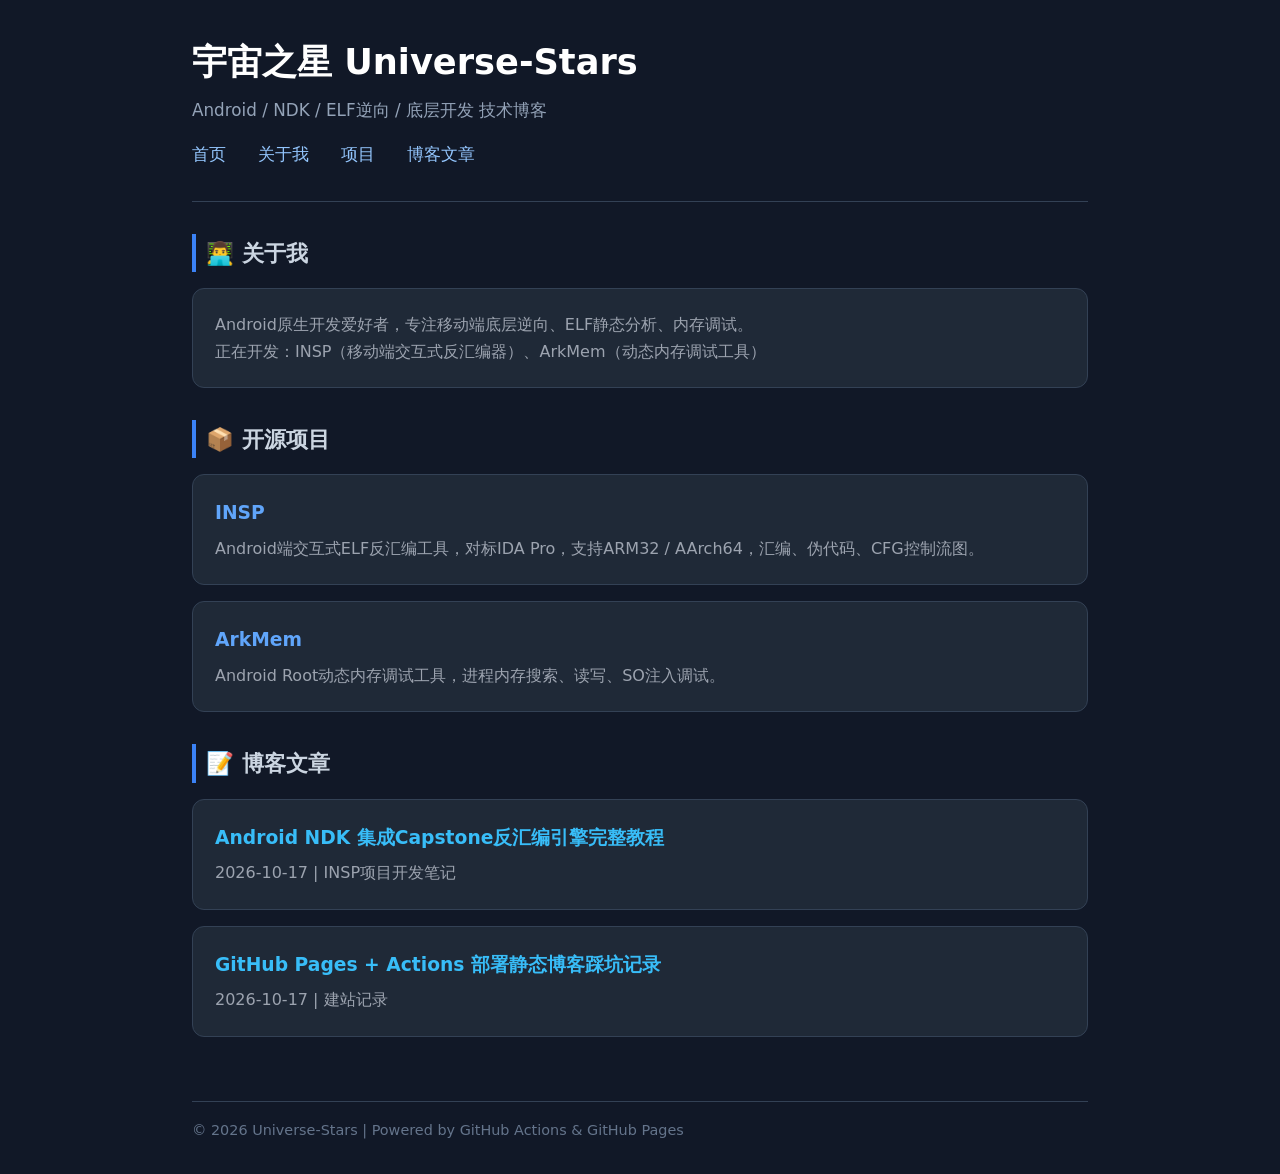
==== index.html @ c2a89be8 "updata" ====
<!DOCTYPE html>
<html lang="zh-CN">
<head>
    <meta charset="UTF-8">
    <meta name="viewport" content="width=device-width, initial-scale=1.0">
    <title>Universe-Stars | 个人博客</title>
    <!-- 路径：assets里面的css -->
    <link rel="stylesheet" href="./css/style.css">
</head>
<body>
    <header>
        <h1>宇宙之星 Universe-Stars</h1>
        <p class="subtitle">Android / NDK / ELF逆向 / 底层开发 技术博客</p>
        <nav>
            <a href="/">首页</a>
            <a href="#about">关于我</a>
            <a href="#projects">项目</a>
            <a href="#articles">博客文章</a>
        </nav>
    </header>

    <section id="about">
        <h2 class="section-title">👨‍💻 关于我</h2>
        <div class="card">
            <p>Android原生开发爱好者，专注移动端底层逆向、ELF静态分析、内存调试。</p>
            <p>正在开发：INSP（移动端交互式反汇编器）、ArkMem（动态内存调试工具）</p>
        </div>
    </section>

    <section id="projects">
        <h2 class="section-title">📦 开源项目</h2>
        <div class="card">
            <h3>INSP</h3>
            <p>Android端交互式ELF反汇编工具，对标IDA Pro，支持ARM32 / AArch64，汇编、伪代码、CFG控制流图。</p>
        </div>
        <div class="card">
            <h3>ArkMem</h3>
            <p>Android Root动态内存调试工具，进程内存搜索、读写、SO注入调试。</p>
        </div>
    </section>

    <section id="articles">
        <h2 class="section-title">📝 博客文章</h2>
        <div class="card">
            <h3><a href="article1.html">Android NDK 集成Capstone反汇编引擎完整教程</a></h3>
            <p>2026-10-17 | INSP项目开发笔记</p>
        </div>
        <div class="card">
            <h3><a href="article2.html">GitHub Pages + Actions 部署静态博客踩坑记录</a></h3>
            <p>2026-10-17 | 建站记录</p>
        </div>
    </section>

    <footer>
        © 2026 Universe-Stars | Powered by GitHub Actions & GitHub Pages
    </footer>

    <!-- JS引用路径 -->
    <script src="./js/main.js"></script>
</body>
</html>
---- css/style.css ----
* {
    margin: 0;
    padding: 0;
    box-sizing: border-box;
    font-family: system-ui, -apple-system, sans-serif;
}

body {
    background-color: #111827;
    color: #e5e7eb;
    padding: 2rem;
    max-width: 960px;
    margin: 0 auto;
    line-height: 1.7;
}

header {
    border-bottom: 1px solid #334155;
    padding-bottom: 1rem;
    margin-bottom: 2rem;
}

h1 {
    font-size: 2.2rem;
    color: #ffffff;
}

.subtitle {
    color: #94a3b8;
    margin-top: 4px;
    font-size: 1.05rem;
}

nav {
    margin: 1rem 0;
    display: flex;
    gap: 2rem;
}

nav a {
    color: #93c5fd;
    text-decoration: none;
    font-size: 1.05rem;
}

nav a:hover {
    color: #38bdf8;
    text-decoration: underline;
}

.section-title {
    font-size: 1.4rem;
    margin: 2rem 0 1rem;
    color: #cbd5e1;
    border-left: 4px solid #3b82f6;
    padding-left: 10px;
}

.card {
    background: #1f2937;
    padding: 22px;
    border-radius: 12px;
    border: 1px solid #334155;
    margin-bottom: 16px;
    transition: all 0.25s ease;
}

.card h3 {
    color: #60a5fa;
    margin-bottom: 6px;
}

.card p {
    color: #9ca3af;
}

.card a {
    color: #38bdf8;
    text-decoration: none;
}

footer {
    margin-top: 4rem;
    padding-top: 1rem;
    border-top: 1px solid #334155;
    color: #64748b;
    font-size: 0.9rem;
}

pre {
    background: #1f2937;
    padding: 16px;
    border-radius: 8px;
    overflow-x: auto;
    margin: 16px 0;
}

code {
    color: #a5f3fc;
}

a {
    color: #38bdf8;
    text-decoration: none;
}
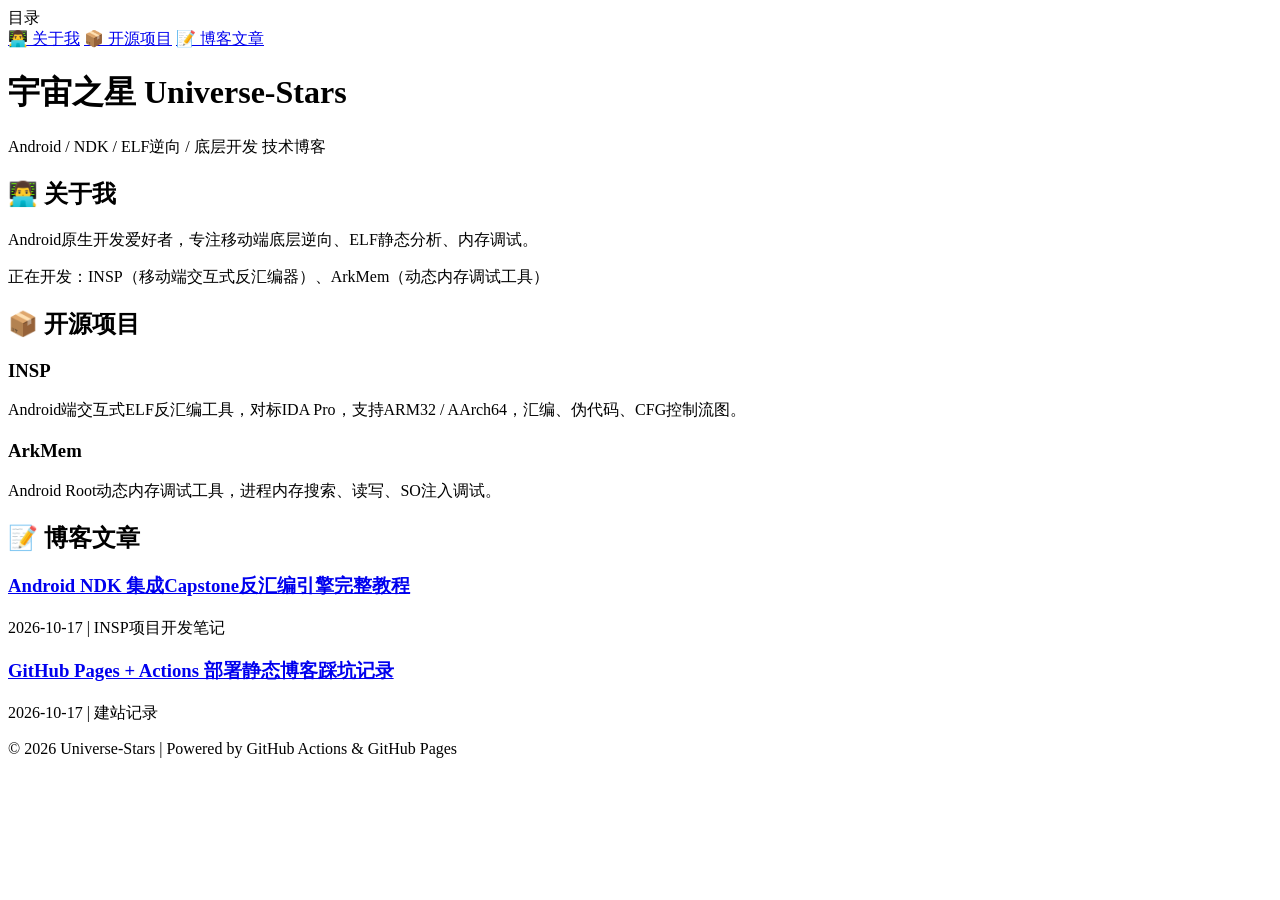
==== commit c5bcdeb3: "update" ====
--- a/index.html
+++ b/index.html
@@ -4,58 +4,63 @@
     <meta charset="UTF-8">
     <meta name="viewport" content="width=device-width, initial-scale=1.0">
     <title>Universe-Stars | 个人博客</title>
-    <!-- 路径：assets里面的css -->
-    <link rel="stylesheet" href="./css/style.css">
+    <link rel="stylesheet" href=".css/style.css">
 </head>
 <body>
-    <header>
-        <h1>宇宙之星 Universe-Stars</h1>
-        <p class="subtitle">Android / NDK / ELF逆向 / 底层开发 技术博客</p>
-        <nav>
-            <a href="/">首页</a>
-            <a href="#about">关于我</a>
-            <a href="#projects">项目</a>
-            <a href="#articles">博客文章</a>
+    <!-- ========== 侧边导航 ========== -->
+    <aside class="sidebar">
+        <div class="sidebar-title">目录</div>
+        <nav class="side-nav">
+            <a href="#about">👨‍💻 关于我</a>
+            <a href="#projects">📦 开源项目</a>
+            <a href="#articles">📝 博客文章</a>
         </nav>
-    </header>
+    </aside>
 
-    <section id="about">
-        <h2 class="section-title">👨‍💻 关于我</h2>
-        <div class="card">
-            <p>Android原生开发爱好者，专注移动端底层逆向、ELF静态分析、内存调试。</p>
-            <p>正在开发：INSP（移动端交互式反汇编器）、ArkMem（动态内存调试工具）</p>
-        </div>
-    </section>
+    <!-- 主内容区域 -->
+    <main class="main-content">
+        <header>
+            <h1>宇宙之星 Universe-Stars</h1>
+            <p class="subtitle">Android / NDK / ELF逆向 / 底层开发 技术博客</p>
+        </header>
 
-    <section id="projects">
-        <h2 class="section-title">📦 开源项目</h2>
-        <div class="card">
-            <h3>INSP</h3>
-            <p>Android端交互式ELF反汇编工具，对标IDA Pro，支持ARM32 / AArch64，汇编、伪代码、CFG控制流图。</p>
-        </div>
-        <div class="card">
-            <h3>ArkMem</h3>
-            <p>Android Root动态内存调试工具，进程内存搜索、读写、SO注入调试。</p>
-        </div>
-    </section>
+        <section id="about">
+            <h2 class="section-title">👨‍💻 关于我</h2>
+            <div class="card">
+                <p>Android原生开发爱好者，专注移动端底层逆向、ELF静态分析、内存调试。</p>
+                <p>正在开发：INSP（移动端交互式反汇编器）、ArkMem（动态内存调试工具）</p>
+            </div>
+        </section>
 
-    <section id="articles">
-        <h2 class="section-title">📝 博客文章</h2>
-        <div class="card">
-            <h3><a href="article1.html">Android NDK 集成Capstone反汇编引擎完整教程</a></h3>
-            <p>2026-10-17 | INSP项目开发笔记</p>
-        </div>
-        <div class="card">
-            <h3><a href="article2.html">GitHub Pages + Actions 部署静态博客踩坑记录</a></h3>
-            <p>2026-10-17 | 建站记录</p>
-        </div>
-    </section>
+        <section id="projects">
+            <h2 class="section-title">📦 开源项目</h2>
+            <div class="card">
+                <h3>INSP</h3>
+                <p>Android端交互式ELF反汇编工具，对标IDA Pro，支持ARM32 / AArch64，汇编、伪代码、CFG控制流图。</p>
+            </div>
+            <div class="card">
+                <h3>ArkMem</h3>
+                <p>Android Root动态内存调试工具，进程内存搜索、读写、SO注入调试。</p>
+            </div>
+        </section>
 
-    <footer>
-        © 2026 Universe-Stars | Powered by GitHub Actions & GitHub Pages
-    </footer>
+        <section id="articles">
+            <h2 class="section-title">📝 博客文章</h2>
+            <div class="card">
+                <h3><a href="article1.html">Android NDK 集成Capstone反汇编引擎完整教程</a></h3>
+                <p>2026-10-17 | INSP项目开发笔记</p>
+            </div>
+            <div class="card">
+                <h3><a href="article2.html">GitHub Pages + Actions 部署静态博客踩坑记录</a></h3>
+                <p>2026-10-17 | 建站记录</p>
+            </div>
+        </section>
 
-    <!-- JS引用路径 -->
+        <footer>
+            © 2026 Universe-Stars | Powered by GitHub Actions & GitHub Pages
+        </footer>
+    </main>
+
     <script src="./js/main.js"></script>
 </body>
 </html>
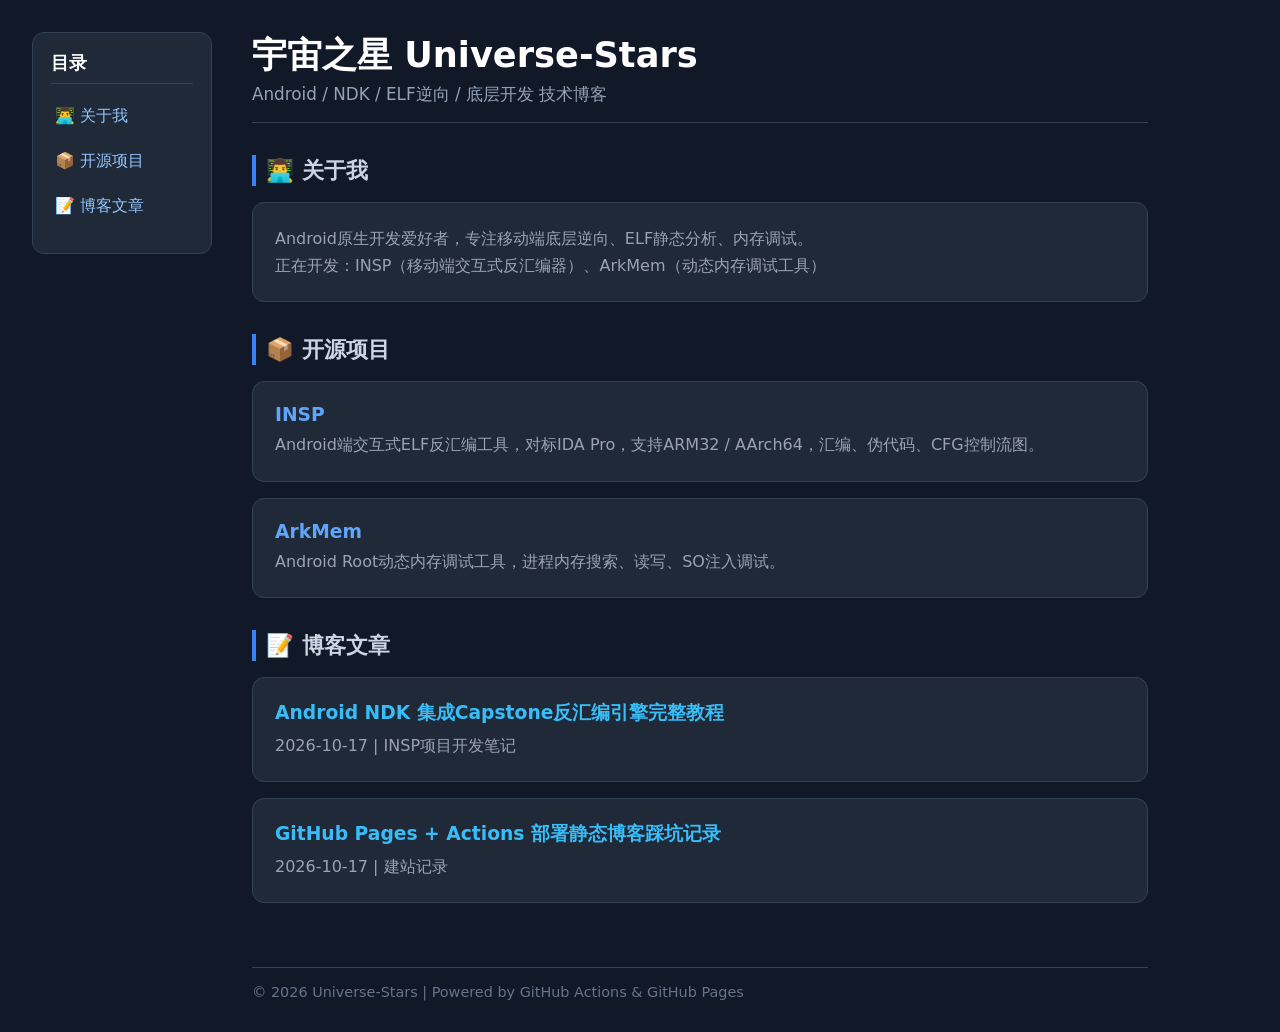
==== commit b2b8599e: "update" ====
--- a/index.html
+++ b/index.html
@@ -4,7 +4,7 @@
     <meta charset="UTF-8">
     <meta name="viewport" content="width=device-width, initial-scale=1.0">
     <title>Universe-Stars | 个人博客</title>
-    <link rel="stylesheet" href=".css/style.css">
+    <link rel="stylesheet" href="./css/style.css">
 </head>
 <body>
     <!-- ========== 侧边导航 ========== -->
--- a/css/style.css
+++ b/css/style.css
@@ -0,0 +1,143 @@
+* {
+    margin: 0;
+    padding: 0;
+    box-sizing: border-box;
+    font-family: system-ui, -apple-system, BlinkMacSystemFont, "Segoe UI", sans-serif;
+}
+
+body {
+    background-color: #111827;
+    color: #e5e7eb;
+}
+
+/* ========== 侧边导航栏 ========== */
+.sidebar {
+    position: fixed;
+    top: 2rem;
+    left: 2rem;
+    width: 180px;
+    background: #1f2937;
+    border: 1px solid #334155;
+    border-radius: 12px;
+    padding: 18px;
+}
+
+.sidebar-title {
+    font-size: 1.1rem;
+    font-weight: bold;
+    margin-bottom: 16px;
+    color: #ffffff;
+    border-bottom: 1px solid #374151;
+    padding-bottom: 8px;
+}
+
+.side-nav a {
+    display: block;
+    color: #93c5fd;
+    text-decoration: none;
+    margin: 12px 0;
+    padding: 6px 4px;
+    border-radius: 6px;
+    transition: 0.2s ease;
+}
+
+.side-nav a:hover {
+    background-color: #374151;
+    color: #38bdf8;
+}
+
+/* ========== 主内容区域 ========== */
+.main-content {
+    max-width: 960px;
+    margin: 0 auto;
+    padding: 2rem;
+    margin-left: 220px;
+}
+
+header {
+    border-bottom: 1px solid #334155;
+    padding-bottom: 1rem;
+    margin-bottom: 2rem;
+}
+
+h1 {
+    font-size: 2.2rem;
+    color: #ffffff;
+}
+
+.subtitle {
+    color: #94a3b8;
+    margin-top: 4px;
+    font-size: 1.05rem;
+}
+
+.section-title {
+    font-size: 1.4rem;
+    margin: 2rem 0 1rem;
+    color: #cbd5e1;
+    border-left: 4px solid #3b82f6;
+    padding-left: 10px;
+}
+
+.card {
+    background: #1f2937;
+    padding: 22px;
+    border-radius: 12px;
+    border: 1px solid #334155;
+    margin-bottom: 16px;
+    transition: all 0.25s ease;
+}
+
+.card h3 {
+    color: #60a5fa;
+    margin-bottom: 6px;
+}
+
+.card p {
+    color: #9ca3af;
+    line-height: 1.7;
+}
+
+.card a {
+    color: #38bdf8;
+    text-decoration: none;
+}
+
+footer {
+    margin-top: 4rem;
+    padding-top: 1rem;
+    border-top: 1px solid #334155;
+    color: #64748b;
+    font-size: 0.9rem;
+}
+
+pre {
+    background: #1f2937;
+    padding: 16px;
+    border-radius: 8px;
+    overflow-x: auto;
+    margin: 16px 0;
+}
+
+code {
+    color: #a5f3fc;
+}
+
+a {
+    color: #38bdf8;
+    text-decoration: none;
+}
+
+/* ========== 移动端响应式：小屏幕侧边栏置顶 ========== */
+@media(max-width: 900px) {
+    .sidebar {
+        position: static;
+        width: 100%;
+        margin-bottom: 20px;
+        left: 0;
+        top: 0;
+    }
+    .main-content {
+        margin-left: 0;
+    }
+}
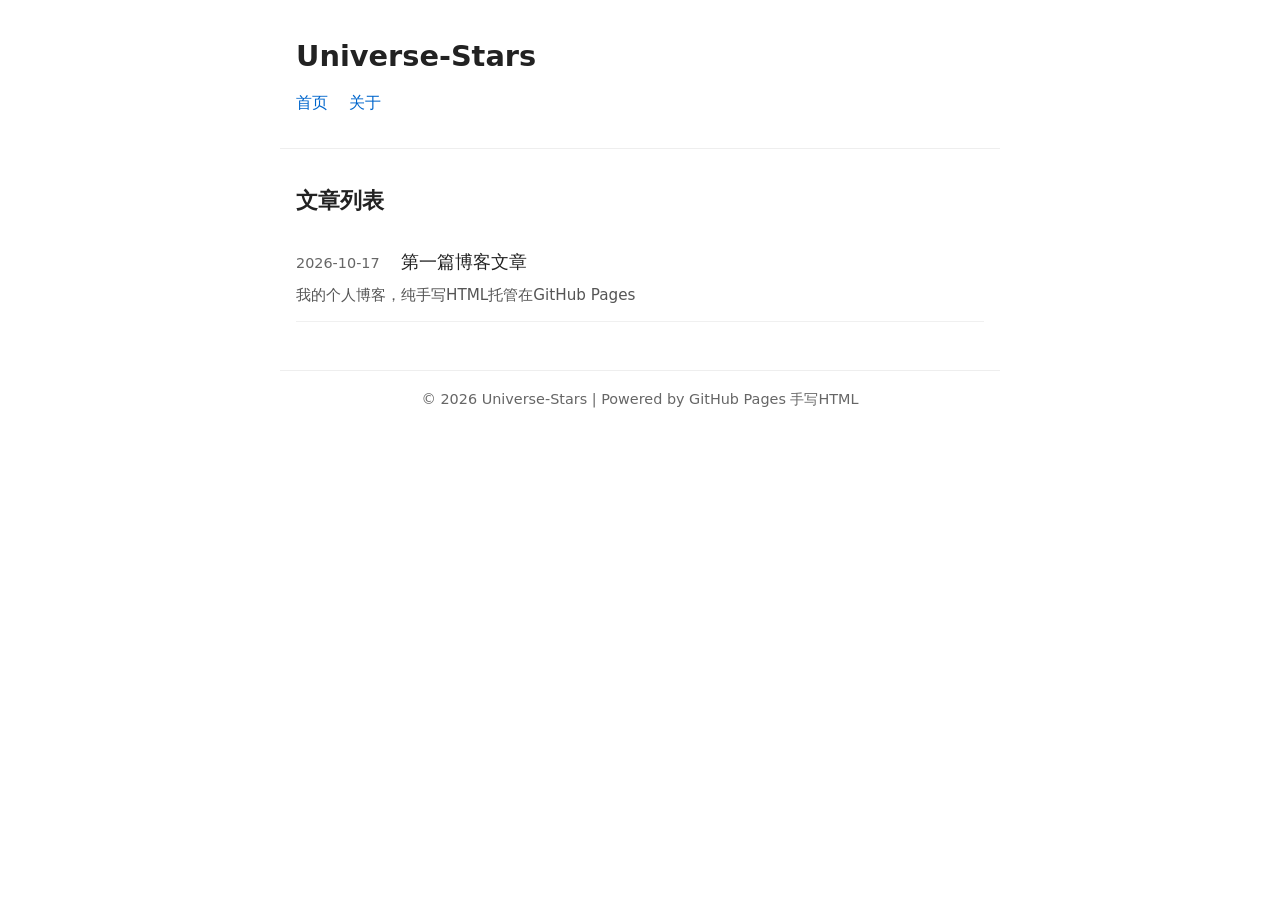
==== commit 6ef73d0c: "update" ====
--- a/index.html
+++ b/index.html
@@ -1,66 +1,33 @@
 <!DOCTYPE html>
 <html lang="zh-CN">
 <head>
-    <meta charset="UTF-8">
-    <meta name="viewport" content="width=device-width, initial-scale=1.0">
-    <title>Universe-Stars | 个人博客</title>
-    <link rel="stylesheet" href="./css/style.css">
+  <meta charset="UTF-8">
+  <meta name="viewport" content="width=device-width, initial-scale=1.0">
+  <title>Universe-Stars | 个人博客</title>
+  <link rel="stylesheet" href="css/style.css">
 </head>
 <body>
-    <!-- ========== 侧边导航 ========== -->
-    <aside class="sidebar">
-        <div class="sidebar-title">目录</div>
-        <nav class="side-nav">
-            <a href="#about">👨‍💻 关于我</a>
-            <a href="#projects">📦 开源项目</a>
-            <a href="#articles">📝 博客文章</a>
-        </nav>
-    </aside>
+  <header class="site-header">
+    <h1>Universe-Stars</h1>
+    <nav>
+      <a href="/">首页</a>
+      <a href="about.html">关于</a>
+    </nav>
+  </header>
 
-    <!-- 主内容区域 -->
-    <main class="main-content">
-        <header>
-            <h1>宇宙之星 Universe-Stars</h1>
-            <p class="subtitle">Android / NDK / ELF逆向 / 底层开发 技术博客</p>
-        </header>
+  <main class="container">
+    <section>
+      <h2>文章列表</h2>
+      <ul class="post-list">
+        <!-- JS自动填充文章列表 -->
+      </ul>
+    </section>
+  </main>
 
-        <section id="about">
-            <h2 class="section-title">👨‍💻 关于我</h2>
-            <div class="card">
-                <p>Android原生开发爱好者，专注移动端底层逆向、ELF静态分析、内存调试。</p>
-                <p>正在开发：INSP（移动端交互式反汇编器）、ArkMem（动态内存调试工具）</p>
-            </div>
-        </section>
+  <footer class="site-footer">
+    <p>© 2026 Universe-Stars | Powered by GitHub Pages 手写HTML</p>
+  </footer>
 
-        <section id="projects">
-            <h2 class="section-title">📦 开源项目</h2>
-            <div class="card">
-                <h3>INSP</h3>
-                <p>Android端交互式ELF反汇编工具，对标IDA Pro，支持ARM32 / AArch64，汇编、伪代码、CFG控制流图。</p>
-            </div>
-            <div class="card">
-                <h3>ArkMem</h3>
-                <p>Android Root动态内存调试工具，进程内存搜索、读写、SO注入调试。</p>
-            </div>
-        </section>
-
-        <section id="articles">
-            <h2 class="section-title">📝 博客文章</h2>
-            <div class="card">
-                <h3><a href="article1.html">Android NDK 集成Capstone反汇编引擎完整教程</a></h3>
-                <p>2026-10-17 | INSP项目开发笔记</p>
-            </div>
-            <div class="card">
-                <h3><a href="article2.html">GitHub Pages + Actions 部署静态博客踩坑记录</a></h3>
-                <p>2026-10-17 | 建站记录</p>
-            </div>
-        </section>
-
-        <footer>
-            © 2026 Universe-Stars | Powered by GitHub Actions & GitHub Pages
-        </footer>
-    </main>
-
-    <script src="./js/main.js"></script>
+  <script src="js/main.js"></script>
 </body>
 </html>
--- a/css/style.css
+++ b/css/style.css
@@ -1,143 +1,99 @@
 * {
-    margin: 0;
-    padding: 0;
-    box-sizing: border-box;
-    font-family: system-ui, -apple-system, BlinkMacSystemFont, "Segoe UI", sans-serif;
+  margin: 0;
+  padding: 0;
+  box-sizing: border-box;
 }
 
 body {
-    background-color: #111827;
-    color: #e5e7eb;
+  font-family: system-ui, -apple-system, BlinkMacSystemFont, "Segoe UI", sans-serif;
+  line-height: 1.7;
+  color: #222;
+  background-color: #ffffff;
 }
 
-/* ========== 侧边导航栏 ========== */
-.sidebar {
-    position: fixed;
-    top: 2rem;
-    left: 2rem;
-    width: 180px;
-    background: #1f2937;
-    border: 1px solid #334155;
-    border-radius: 12px;
-    padding: 18px;
+.container {
+  max-width: 720px;
+  margin: 0 auto;
+  padding: 0 1rem;
 }
 
-.sidebar-title {
-    font-size: 1.1rem;
-    font-weight: bold;
-    margin-bottom: 16px;
-    color: #ffffff;
-    border-bottom: 1px solid #374151;
-    padding-bottom: 8px;
+.site-header {
+  padding: 2rem 1rem;
+  max-width: 720px;
+  margin: 0 auto;
+  border-bottom: 1px solid #eee;
 }
 
-.side-nav a {
-    display: block;
-    color: #93c5fd;
-    text-decoration: none;
-    margin: 12px 0;
-    padding: 6px 4px;
-    border-radius: 6px;
-    transition: 0.2s ease;
+.site-header h1 {
+  font-size: 1.8rem;
+  margin-bottom: 0.5rem;
 }
 
-.side-nav a:hover {
-    background-color: #374151;
-    color: #38bdf8;
+nav a {
+  color: #0066cc;
+  text-decoration: none;
+  margin-right: 1rem;
 }
 
-/* ========== 主内容区域 ========== */
-.main-content {
-    max-width: 960px;
-    margin: 0 auto;
-    padding: 2rem;
-    margin-left: 220px;
+nav a:hover {
+  text-decoration: underline;
 }
 
-header {
-    border-bottom: 1px solid #334155;
-    padding-bottom: 1rem;
-    margin-bottom: 2rem;
+h2 {
+  margin: 2rem 0 1rem;
+  font-size: 1.4rem;
 }
 
-h1 {
-    font-size: 2.2rem;
-    color: #ffffff;
+.post-list {
+  list-style: none;
 }
 
-.subtitle {
-    color: #94a3b8;
-    margin-top: 4px;
-    font-size: 1.05rem;
+.post-list li {
+  padding: 0.8rem 0;
+  border-bottom: 1px solid #f0f0f0;
 }
 
-.section-title {
-    font-size: 1.4rem;
-    margin: 2rem 0 1rem;
-    color: #cbd5e1;
-    border-left: 4px solid #3b82f6;
-    padding-left: 10px;
+.post-list .date {
+  color: #666;
+  font-size: 0.9rem;
+  margin-right: 1rem;
 }
 
-.card {
-    background: #1f2937;
-    padding: 22px;
-    border-radius: 12px;
-    border: 1px solid #334155;
-    margin-bottom: 16px;
-    transition: all 0.25s ease;
+.post-list a {
+  font-size: 1.1rem;
+  color: #222;
+  text-decoration: none;
 }
 
-.card h3 {
-    color: #60a5fa;
-    margin-bottom: 6px;
+.post-list a:hover {
+  color: #0066cc;
+  text-decoration: underline;
 }
 
-.card p {
-    color: #9ca3af;
-    line-height: 1.7;
-}
-
-.card a {
-    color: #38bdf8;
-    text-decoration: none;
-}
-
-footer {
-    margin-top: 4rem;
-    padding-top: 1rem;
-    border-top: 1px solid #334155;
-    color: #64748b;
-    font-size: 0.9rem;
+.post-list .desc {
+  font-size: 0.95rem;
+  color: #555;
+  margin-top: 0.3rem;
 }
 
 pre {
-    background: #1f2937;
-    padding: 16px;
-    border-radius: 8px;
-    overflow-x: auto;
-    margin: 16px 0;
+  background: #f7f7f7;
+  padding: 1rem;
+  border-radius: 6px;
+  overflow-x: auto;
+  margin: 1rem 0;
 }
 
 code {
-    color: #a5f3fc;
+  font-family: Consolas, monospace;
 }
 
-a {
-    color: #38bdf8;
-    text-decoration: none;
+.site-footer {
+  max-width:720px;
+  margin: 3rem auto 1rem;
+  padding-top:1rem;
+  border-top:1px solid #eee;
+  font-size:0.9rem;
+  color:#666;
+  text-align:center;
 }
-
-/* ========== 移动端响应式：小屏幕侧边栏置顶 ========== */
-@media(max-width: 900px) {
-    .sidebar {
-        position: static;
-        width: 100%;
-        margin-bottom: 20px;
-        left: 0;
-        top: 0;
-    }
-    .main-content {
-        margin-left: 0;
-    }
-}
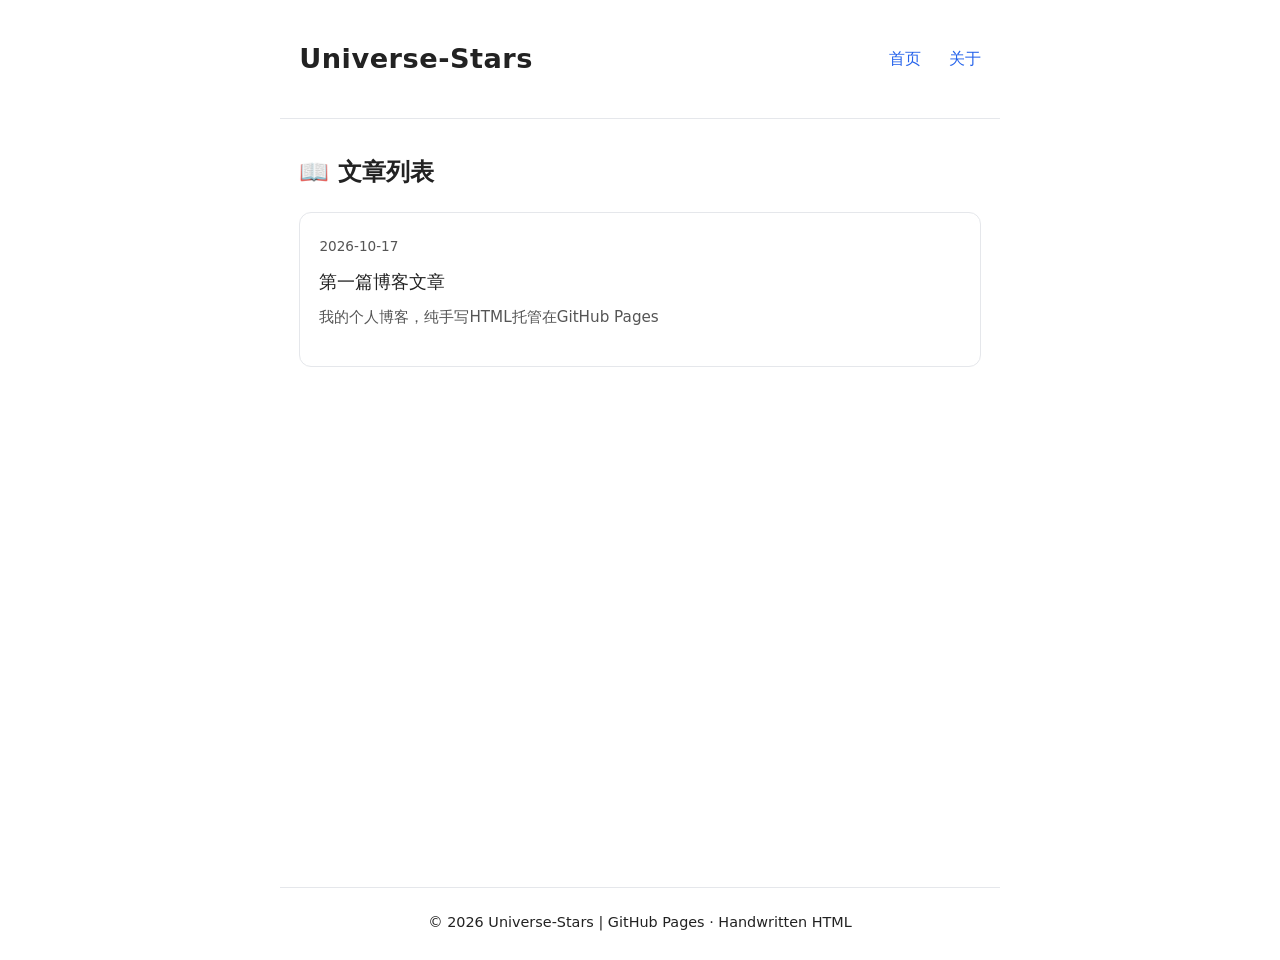
==== commit 6b383d3c: "update" ====
--- a/index.html
+++ b/index.html
@@ -17,7 +17,7 @@
 
   <main class="container">
     <section>
-      <h2>文章列表</h2>
+      <h2>📖 文章列表</h2>
       <ul class="post-list">
         <!-- JS自动填充文章列表 -->
       </ul>
@@ -25,7 +25,7 @@
   </main>
 
   <footer class="site-footer">
-    <p>© 2026 Universe-Stars | Powered by GitHub Pages 手写HTML</p>
+    <p>© 2026 Universe-Stars | GitHub Pages · Handwritten HTML</p>
   </footer>
 
   <script src="js/main.js"></script>
--- a/css/style.css
+++ b/css/style.css
@@ -1,99 +1,152 @@
+/* 全局重置 */
 * {
   margin: 0;
   padding: 0;
   box-sizing: border-box;
 }
 
+/* 配色变量，明暗主题 */
+:root {
+  --bg: #ffffff;
+  --text: #222222;
+  --text-secondary: #555555;
+  --border: #e5e7eb;
+  --card-bg: #fff;
+  --code-bg: #f4f4f5;
+  --link: #2563eb;
+  --hover: #1d4ed8;
+}
+@media (prefers-color-scheme: dark) {
+  :root {
+    --bg: #111827;
+    --text: #e5e7eb;
+    --text-secondary: #9ca3af;
+    --border: #374151;
+    --card-bg: #1f2937;
+    --code-bg: #1f2937;
+    --link: #60a5fa;
+    --hover: #93c5fd;
+  }
+}
+
 body {
-  font-family: system-ui, -apple-system, BlinkMacSystemFont, "Segoe UI", sans-serif;
-  line-height: 1.7;
-  color: #222;
-  background-color: #ffffff;
+  font-family: "Inter", system-ui, -apple-system, BlinkMacSystemFont, sans-serif;
+  background-color: var(--bg);
+  color: var(--text);
+  line-height: 1.75;
+  transition: background-color 0.25s ease, color 0.25s ease;
 }
 
 .container {
   max-width: 720px;
   margin: 0 auto;
-  padding: 0 1rem;
+  padding: 0 1.2rem;
 }
 
+/* 头部导航 */
 .site-header {
-  padding: 2rem 1rem;
   max-width: 720px;
   margin: 0 auto;
-  border-bottom: 1px solid #eee;
+  padding: 2.2rem 1.2rem;
+  border-bottom: 1px solid var(--border);
+  display: flex;
+  justify-content: space-between;
+  align-items: center;
 }
-
 .site-header h1 {
-  font-size: 1.8rem;
-  margin-bottom: 0.5rem;
+  font-size: 1.7rem;
+  font-weight: 600;
+  letter-spacing: 0.5px;
 }
-
 nav a {
-  color: #0066cc;
+  color: var(--link);
   text-decoration: none;
-  margin-right: 1rem;
+  margin-left: 1.4rem;
+  font-weight: 500;
 }
-
 nav a:hover {
+  color: var(--hover);
   text-decoration: underline;
 }
 
+/* 主内容 */
+main.container {
+  margin-top: 2rem;
+  min-height: calc(100vh - 220px);
+}
 h2 {
-  margin: 2rem 0 1rem;
-  font-size: 1.4rem;
+  font-size: 1.5rem;
+  margin-bottom: 1.2rem;
+  font-weight: 600;
+}
+h3 {
+  font-size: 1.25rem;
+  margin: 1.6rem 0 0.8rem;
+}
+p {
+  margin-bottom: 1rem;
+  color: var(--text);
 }
 
+/* 文章列表卡片 */
 .post-list {
   list-style: none;
 }
-
 .post-list li {
-  padding: 0.8rem 0;
-  border-bottom: 1px solid #f0f0f0;
+  background: var(--card-bg);
+  border: 1px solid var(--border);
+  border-radius: 12px;
+  padding: 1.2rem;
+  margin-bottom: 1rem;
+  transition: transform 0.2s ease, box-shadow 0.2s ease;
+}
+.post-list li:hover {
+  transform: translateY(-3px);
+  box-shadow: 0 8px 24px rgba(0,0,0,0.08);
+}
+.post-list .date {
+  display: inline-block;
+  font-size: 0.85rem;
+  color: var(--text-secondary);
+  margin-bottom: 0.4rem;
+}
+.post-list a {
+  display: block;
+  font-size: 1.15rem;
+  font-weight: 550;
+  color: var(--text);
+  text-decoration: none;
+}
+.post-list a:hover {
+  color: var(--link);
+}
+.post-list .desc {
+  font-size: 0.95rem;
+  color: var(--text-secondary);
+  margin-top: 0.4rem;
 }
 
-.post-list .date {
-  color: #666;
-  font-size: 0.9rem;
-  margin-right: 1rem;
+/* 代码块 */
+pre {
+  background: var(--code-bg);
+  padding: 1rem 1.2rem;
+  border-radius: 10px;
+  overflow-x: auto;
+  margin: 1.2rem 0;
+  border: 1px solid var(--border);
+}
+code {
+  font-family: "JetBrains Mono", Consolas, monospace;
+  font-size: 0.92rem;
 }
 
-.post-list a {
-  font-size: 1.1rem;
-  color: #222;
-  text-decoration: none;
-}
-
-.post-list a:hover {
-  color: #0066cc;
-  text-decoration: underline;
-}
-
-.post-list .desc {
-  font-size: 0.95rem;
-  color: #555;
-  margin-top: 0.3rem;
-}
-
-pre {
-  background: #f7f7f7;
-  padding: 1rem;
-  border-radius: 6px;
-  overflow-x: auto;
-  margin: 1rem 0;
-}
-
-code {
-  font-family: Consolas, monospace;
-}
-
+/* 页脚 */
 .site-footer {
   max-width:720px;
-  margin: 3rem auto 1rem;
-  padding-top:1rem;
-  border-top:1px solid #eee;
+  margin: 3.5rem auto 1.5rem;
+  padding-top:1.4rem;
+  border-top:1px solid var(--border);
   font-size:0.9rem;
-  color:#666;
+  color:var(--text-secondary);
   text-align:center;
 }
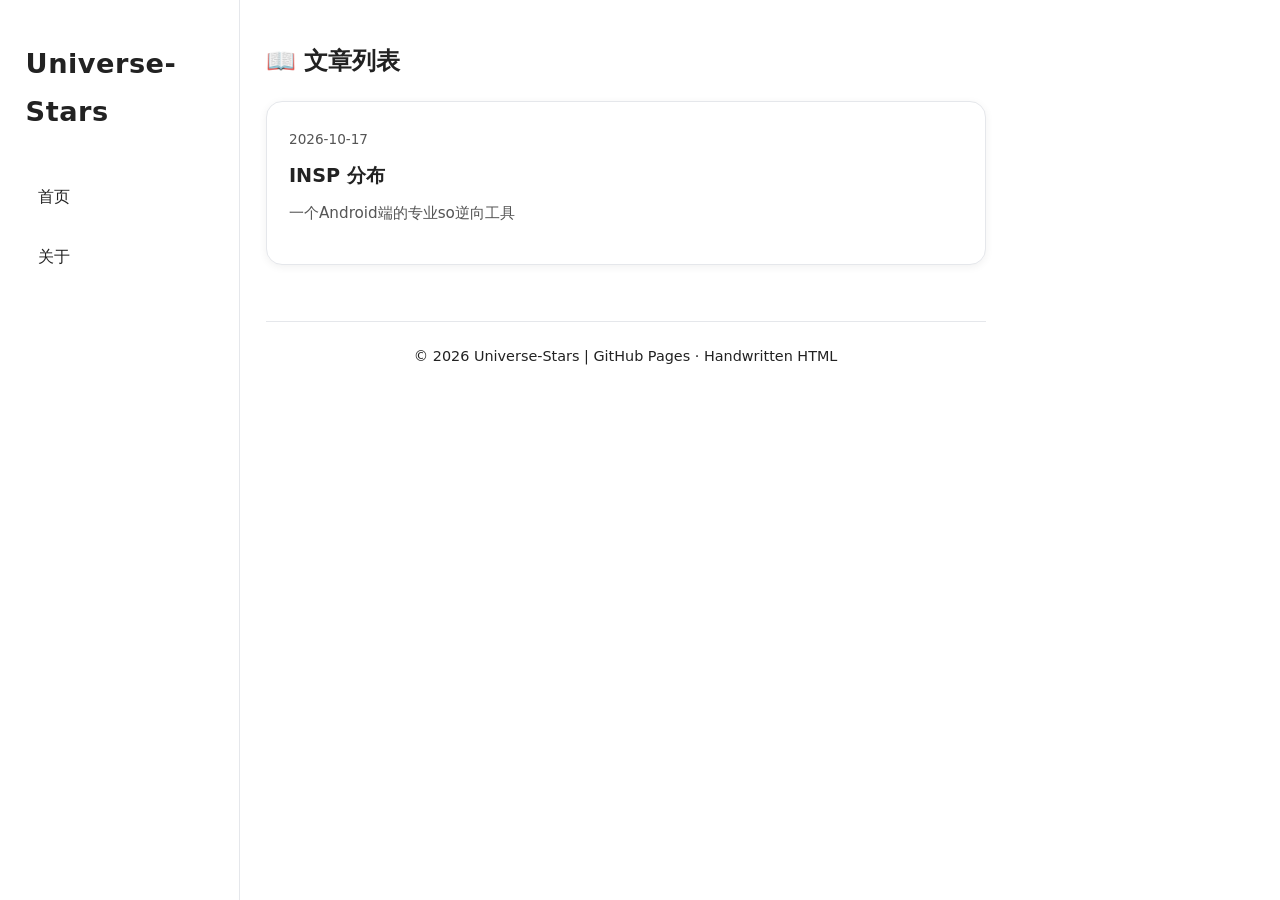
==== commit 3e349002: "update" ====
--- a/index.html
+++ b/index.html
@@ -1,33 +1,52 @@
 <!DOCTYPE html>
 <html lang="zh-CN">
+
 <head>
-  <meta charset="UTF-8">
-  <meta name="viewport" content="width=device-width, initial-scale=1.0">
-  <title>Universe-Stars | 个人博客</title>
-  <link rel="stylesheet" href="css/style.css">
+    <meta charset="UTF-8">
+    <meta name="viewport" content="width=device-width, initial-scale=1.0">
+    <title>Universe-Stars | 个人博客</title>
+    <link rel="stylesheet" href="css/style.css">
 </head>
+
 <body>
-  <header class="site-header">
-    <h1>Universe-Stars</h1>
-    <nav>
-      <a href="/">首页</a>
-      <a href="about.html">关于</a>
-    </nav>
-  </header>
+    <div class="page-wrap">
+        <!-- 侧边导航栏 -->
+        <aside class="sidebar">
+            <div class="brand">Universe-Stars</div>
+            <button class="hamburger">☰</button>
+            <nav>
+                <ul>
+                    <li><a href="/">首页</a></li>
+                    <li><a href="about.html">关于</a></li>
+                </ul>
+            </nav>
+        </aside>
 
-  <main class="container">
-    <section>
-      <h2>📖 文章列表</h2>
-      <ul class="post-list">
-        <!-- JS自动填充文章列表 -->
-      </ul>
-    </section>
-  </main>
+        <!-- 主内容区 -->
+        <main class="main-content">
+            <div class="container">
+                <section>
+                    <h2>📖 文章列表</h2>
+                    <ul class="post-list">
+                        <!-- JS自动填充文章卡片 -->
+                    </ul>
+                </section>
+                <footer class="site-footer">
+                    <p>© 2026 Universe-Stars | GitHub Pages · Handwritten HTML</p>
+                </footer>
+            </div>
+        </main>
+    </div>
 
-  <footer class="site-footer">
-    <p>© 2026 Universe-Stars | GitHub Pages · Handwritten HTML</p>
-  </footer>
+    <script src="js/main.js"></script>
+    <!-- 汉堡菜单切换JS -->
+    <script>
+        const hamburger = document.querySelector('.hamburger');
+        const navMenu = document.querySelector('.sidebar nav');
+        hamburger.addEventListener('click', () => {
+            navMenu.classList.toggle('open');
+        })
+    </script>
+</body>
 
-  <script src="js/main.js"></script>
-</body>
-</html>
+</html>
--- a/css/style.css
+++ b/css/style.css
@@ -1,152 +1,266 @@
 /* 全局重置 */
 * {
-  margin: 0;
-  padding: 0;
-  box-sizing: border-box;
+    margin: 0;
+    padding: 0;
+    box-sizing: border-box;
+}
+
+/* 全局平滑滚动 */
+html {
+    scroll-behavior: smooth;
 }
 
 /* 配色变量，明暗主题 */
 :root {
-  --bg: #ffffff;
-  --text: #222222;
-  --text-secondary: #555555;
-  --border: #e5e7eb;
-  --card-bg: #fff;
-  --code-bg: #f4f4f5;
-  --link: #2563eb;
-  --hover: #1d4ed8;
-}
+    --bg: #ffffff;
+    --text: #222222;
+    --text-secondary: #555555;
+    --border: #e5e7eb;
+    --card-bg: #ffffff;
+    --code-bg: #f4f4f5;
+    --link: #2563eb;
+    --hover: #1d4ed8;
+    --shadow: rgba(0, 0, 0, 0.06);
+    --sidebar-width: 240px;
+}
+
 @media (prefers-color-scheme: dark) {
-  :root {
-    --bg: #111827;
-    --text: #e5e7eb;
-    --text-secondary: #9ca3af;
-    --border: #374151;
-    --card-bg: #1f2937;
-    --code-bg: #1f2937;
-    --link: #60a5fa;
-    --hover: #93c5fd;
-  }
+    :root {
+        --bg: #111827;
+        --text: #e5e7eb;
+        --text-secondary: #9ca3af;
+        --border: #374151;
+        --card-bg: #1f2937;
+        --code-bg: #1f2937;
+        --link: #60a5fa;
+        --hover: #93c5fd;
+        --shadow: rgba(0, 0, 0, 0.25);
+    }
 }
 
 body {
-  font-family: "Inter", system-ui, -apple-system, BlinkMacSystemFont, sans-serif;
-  background-color: var(--bg);
-  color: var(--text);
-  line-height: 1.75;
-  transition: background-color 0.25s ease, color 0.25s ease;
+    font-family: "Inter", system-ui, -apple-system, BlinkMacSystemFont, sans-serif;
+    background-color: var(--bg);
+    color: var(--text);
+    line-height: 1.75;
+    transition: background-color 0.35s ease, color 0.35s ease;
+    animation: pageFadeIn 0.7s ease-out;
+}
+
+/* 页面载入淡入动画 */
+@keyframes pageFadeIn {
+    from {
+        opacity: 0;
+        transform: translateY(12px);
+    }
+
+    to {
+        opacity: 1;
+        transform: translateY(0);
+    }
+}
+
+/* 页面容器：侧边栏 + 主内容 */
+.page-wrap {
+    display: flex;
+    min-height: 100vh;
+}
+
+/* ===== 侧边导航栏（桌面） ===== */
+.sidebar {
+    width: var(--sidebar-width);
+    border-right: 1px solid var(--border);
+    padding: 2.5rem 1.6rem;
+    position: fixed;
+    height: 100vh;
+    overflow-y: auto;
+    transition: border-color 0.35s ease;
+}
+
+.sidebar .brand {
+    font-size: 1.7rem;
+    font-weight: 600;
+    margin-bottom: 2.4rem;
+    letter-spacing: 0.5px;
+}
+
+.sidebar nav ul {
+    list-style: none;
+}
+
+.sidebar nav li {
+    margin-bottom: 0.8rem;
+}
+
+.sidebar nav a {
+    display: block;
+    padding: 0.6rem 0.8rem;
+    border-radius: 10px;
+    color: var(--text);
+    text-decoration: none;
+    transition: background 0.24s ease, color 0.24s ease;
+}
+
+.sidebar nav a:hover {
+    background: rgba(37, 99, 235, 0.1);
+    color: var(--link);
+}
+
+/* 主内容区域（右侧） */
+.main-content {
+    margin-left: var(--sidebar-width);
+    flex: 1;
+    padding: 2.5rem 1.6rem;
 }
 
 .container {
-  max-width: 720px;
-  margin: 0 auto;
-  padding: 0 1.2rem;
-}
-
-/* 头部导航 */
-.site-header {
-  max-width: 720px;
-  margin: 0 auto;
-  padding: 2.2rem 1.2rem;
-  border-bottom: 1px solid var(--border);
-  display: flex;
-  justify-content: space-between;
-  align-items: center;
-}
-.site-header h1 {
-  font-size: 1.7rem;
-  font-weight: 600;
-  letter-spacing: 0.5px;
-}
-nav a {
-  color: var(--link);
-  text-decoration: none;
-  margin-left: 1.4rem;
-  font-weight: 500;
-}
-nav a:hover {
-  color: var(--hover);
-  text-decoration: underline;
-}
-
-/* 主内容 */
-main.container {
-  margin-top: 2rem;
-  min-height: calc(100vh - 220px);
-}
+    max-width: 720px;
+}
+
 h2 {
-  font-size: 1.5rem;
-  margin-bottom: 1.2rem;
-  font-weight: 600;
-}
+    font-size: 1.5rem;
+    margin-bottom: 1.2rem;
+    font-weight: 600;
+}
+
 h3 {
-  font-size: 1.25rem;
-  margin: 1.6rem 0 0.8rem;
-}
+    font-size: 1.25rem;
+    margin: 1.6rem 0 0.8rem;
+}
+
 p {
-  margin-bottom: 1rem;
-  color: var(--text);
-}
-
-/* 文章列表卡片 */
+    margin-bottom: 1rem;
+    color: var(--text);
+}
+
+/* ========== 文章卡片列表 ========== */
 .post-list {
-  list-style: none;
-}
+    list-style: none;
+    display: grid;
+    gap: 1.2rem;
+}
+
 .post-list li {
-  background: var(--card-bg);
-  border: 1px solid var(--border);
-  border-radius: 12px;
-  padding: 1.2rem;
-  margin-bottom: 1rem;
-  transition: transform 0.2s ease, box-shadow 0.2s ease;
-}
+    background: var(--card-bg);
+    border: 1px solid var(--border);
+    border-radius: 16px;
+    padding: 1.4rem;
+    box-shadow: 0 2px 8px var(--shadow);
+    /* 准备滚动动画初始状态 */
+    opacity: 0;
+    transform: translateY(24px);
+    transition: transform 0.45s ease, box-shadow 0.45s ease, border-color 0.45s ease, opacity 0.45s ease;
+}
+
+/* 进入视口后添加这个class，触发动画 */
+.post-list li.show {
+    opacity: 1;
+    transform: translateY(0);
+}
+
 .post-list li:hover {
-  transform: translateY(-3px);
-  box-shadow: 0 8px 24px rgba(0,0,0,0.08);
-}
+    transform: translateY(-5px) scale(1.01);
+    box-shadow: 0 12px 30px var(--shadow);
+    border-color: var(--link);
+}
+
 .post-list .date {
-  display: inline-block;
-  font-size: 0.85rem;
-  color: var(--text-secondary);
-  margin-bottom: 0.4rem;
-}
+    display: inline-block;
+    font-size: 0.85rem;
+    color: var(--text-secondary);
+    margin-bottom: 0.5rem;
+}
+
 .post-list a {
-  display: block;
-  font-size: 1.15rem;
-  font-weight: 550;
-  color: var(--text);
-  text-decoration: none;
-}
+    display: block;
+    font-size: 1.2rem;
+    font-weight: 600;
+    color: var(--text);
+    text-decoration: none;
+    transition: color 0.25s ease;
+}
+
 .post-list a:hover {
-  color: var(--link);
-}
+    color: var(--link);
+}
+
 .post-list .desc {
-  font-size: 0.95rem;
-  color: var(--text-secondary);
-  margin-top: 0.4rem;
+    font-size: 0.95rem;
+    color: var(--text-secondary);
+    margin-top: 0.5rem;
+    line-height: 1.6;
 }
 
 /* 代码块 */
 pre {
-  background: var(--code-bg);
-  padding: 1rem 1.2rem;
-  border-radius: 10px;
-  overflow-x: auto;
-  margin: 1.2rem 0;
-  border: 1px solid var(--border);
-}
+    background: var(--code-bg);
+    padding: 1rem 1.2rem;
+    border-radius: 10px;
+    overflow-x: auto;
+    margin: 1.2rem 0;
+    border: 1px solid var(--border);
+    transition: border-color 0.3s ease;
+}
+
 code {
-  font-family: "JetBrains Mono", Consolas, monospace;
-  font-size: 0.92rem;
+    font-family: "JetBrains Mono", Consolas, monospace;
+    font-size: 0.92rem;
 }
 
 /* 页脚 */
 .site-footer {
-  max-width:720px;
-  margin: 3.5rem auto 1.5rem;
-  padding-top:1.4rem;
-  border-top:1px solid var(--border);
-  font-size:0.9rem;
-  color:var(--text-secondary);
-  text-align:center;
-}
+    margin-top: 3.5rem;
+    padding-top: 1.4rem;
+    border-top: 1px solid var(--border);
+    font-size: 0.9rem;
+    color: var(--text-secondary);
+    text-align: center;
+    transition: border-color 0.35s ease;
+}
+
+/* ========== 移动端适配：侧边栏隐藏，顶部汉堡菜单 ========== */
+.hamburger {
+    display: none;
+    background: none;
+    border: none;
+    color: var(--text);
+    font-size: 1.8rem;
+    cursor: pointer;
+}
+
+@media (max-width:768px) {
+    .sidebar {
+        position: static;
+        width: 100%;
+        height: auto;
+        border-right: none;
+        border-bottom: 1px solid var(--border);
+        padding: 1.2rem;
+        display: flex;
+        justify-content: space-between;
+        align-items: center;
+    }
+
+    .sidebar nav {
+        display: none;
+    }
+
+    .sidebar nav.open {
+        display: block;
+        width: 100%;
+        margin-top: 1rem;
+    }
+
+    .hamburger {
+        display: block;
+    }
+
+    .page-wrap {
+        flex-direction: column;
+    }
+
+    .main-content {
+        margin-left: 0;
+        padding: 1.6rem 1.2rem;
+    }
+}
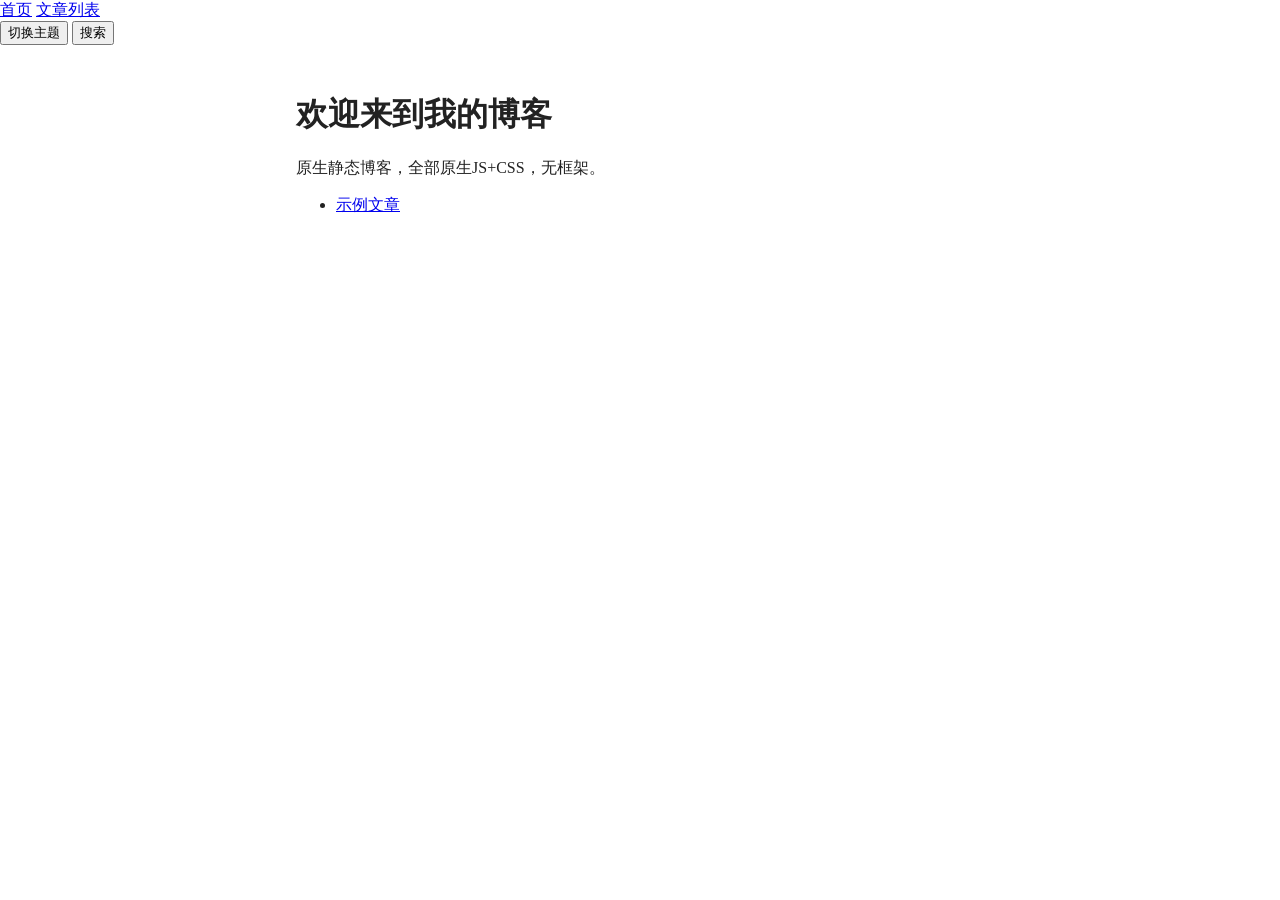
==== commit 9f865107: "update" ====
--- a/index.html
+++ b/index.html
@@ -1,52 +1,50 @@
 <!DOCTYPE html>
 <html lang="zh-CN">
+<head>
+<meta charset="UTF-8">
+<meta name="viewport" content="width=device-width, initial-scale=1.0">
+<title>我的博客 | 首页</title>
+<link rel="stylesheet" href="/assets/css/main.css">
+</head>
+<body>
+<div class="skeleton-wrap" id="skeletonWrap">
+  <div class="skeleton-container">
+    <div class="skeleton-line skeleton-title"></div>
+    <div class="skeleton-line skeleton-meta"></div>
+    <div class="skeleton-line skeleton-p"></div>
+    <div class="skeleton-line skeleton-p"></div>
+    <div class="skeleton-line skeleton-p short"></div>
+  </div>
+</div>
 
-<head>
-    <meta charset="UTF-8">
-    <meta name="viewport" content="width=device-width, initial-scale=1.0">
-    <title>Universe-Stars | 个人博客</title>
-    <link rel="stylesheet" href="css/style.css">
-</head>
+<header>
+  <button class="hamburger">☰</button>
+  <nav id="main-nav">
+    <a href="/">首页</a>
+    <a href="/posts">文章列表</a>
+  </nav>
+  <button id="themeToggle">切换主题</button>
+  <button id="searchToggle">搜索</button>
+</header>
 
-<body>
-    <div class="page-wrap">
-        <!-- 侧边导航栏 -->
-        <aside class="sidebar">
-            <div class="brand">Universe-Stars</div>
-            <button class="hamburger">☰</button>
-            <nav>
-                <ul>
-                    <li><a href="/">首页</a></li>
-                    <li><a href="about.html">关于</a></li>
-                </ul>
-            </nav>
-        </aside>
+<main id="mainContent" style="opacity:0;transition:opacity 0.3s ease;">
+  <div style="max-width:720px;margin:3rem auto;padding:0 1rem;">
+    <h1>欢迎来到我的博客</h1>
+    <p>原生静态博客，全部原生JS+CSS，无框架。</p>
+    <ul>
+      <li><a href="/posts/demo.html">示例文章</a></li>
+    </ul>
+  </div>
+</main>
 
-        <!-- 主内容区 -->
-        <main class="main-content">
-            <div class="container">
-                <section>
-                    <h2>📖 文章列表</h2>
-                    <ul class="post-list">
-                        <!-- JS自动填充文章卡片 -->
-                    </ul>
-                </section>
-                <footer class="site-footer">
-                    <p>© 2026 Universe-Stars | GitHub Pages · Handwritten HTML</p>
-                </footer>
-            </div>
-        </main>
-    </div>
+<!-- 搜索弹窗 -->
+<div id="searchWrap">
+  <input id="searchInput" placeholder="搜索文章">
+  <ul id="searchResult"></ul>
+</div>
 
-    <script src="js/main.js"></script>
-    <!-- 汉堡菜单切换JS -->
-    <script>
-        const hamburger = document.querySelector('.hamburger');
-        const navMenu = document.querySelector('.sidebar nav');
-        hamburger.addEventListener('click', () => {
-            navMenu.classList.toggle('open');
-        })
-    </script>
+<div id="copyToast"></div>
+
+<script src="/assets/js/main.js"></script>
 </body>
-
-</html>+</html>
--- a/assets/css/main.css
+++ b/assets/css/main.css
@@ -0,0 +1,393 @@
+/* ========== 全局变量 & 基础 ========== */
+:root {
+  --color-bg: #ffffff;
+  --color-text: #222222;
+  --color-text-secondary: #666666;
+  --color-border: #e5e7eb;
+  --color-card-bg: #fff;
+  --color-primary: #3b82f6;
+  --radius-md: 0.5rem;
+}
+[data-theme="dark"] {
+  --color-bg: #121212;
+  --color-text: #e8e8e8;
+  --color-text-secondary: #a9a9a9;
+  --color-border: #2a2a2a;
+  --color-card-bg: #1e1e1e;
+}
+* {
+  box-sizing: border-box;
+}
+body {
+  margin: 0;
+  background: var(--color-bg);
+  color: var(--color-text);
+  transition: background 0.25s ease, color 0.25s ease;
+}
+
+/* ========== ViewTransition 涟漪主题切换 ========== */
+::view-transition-old(root),
+::view-transition-new(root) {
+  animation: none;
+  mix-blend-mode: normal;
+}
+::view-transition-new(root) {
+  clip-path: circle(0 at var(--ripple-x, 50%) var(--ripple-y, 50%));
+  animation: ripple 0.4s ease-in forwards;
+}
+@keyframes ripple {
+  to {
+    clip-path: circle(150vmax at var(--ripple-x,50%) var(--ripple-y,50%));
+  }
+}
+
+/* ========== 顶部阅读进度条 ========== */
+.reading-progress {
+  position: fixed;
+  top:0;
+  left:0;
+  width:100%;
+  height:3px;
+  background:transparent;
+  z-index:100;
+}
+.reading-progress::after{
+  content:"";
+  display:block;
+  width:var(--progress,0%);
+  height:100%;
+  background:var(--color-primary);
+}
+
+/* ========== 骨架屏 ========== */
+.skeleton-wrap {
+  position: fixed;
+  inset: 0;
+  background: var(--color-bg);
+  z-index: 999;
+  padding: 2rem 1rem;
+  box-sizing: border-box;
+  overflow-y: auto;
+}
+.skeleton-container {
+  max-width: 720px;
+  margin: 0 auto;
+}
+.skeleton-line {
+  background: linear-gradient(90deg, var(--color-border) 25%, #e5e7eb 50%, var(--color-border) 75%);
+  background-size: 200% 100%;
+  animation: skeleton-shine 1.5s infinite;
+  border-radius: 0.375rem;
+}
+[data-theme="dark"] .skeleton-line {
+  background: linear-gradient(90deg, #2a2a2a 25%, #383838 50%, #2a2a2a 75%);
+  background-size: 200% 100%;
+}
+@keyframes skeleton-shine {
+  0% { background-position: 200% 0; }
+  100% { background-position: -200% 0; }
+}
+.skeleton-title {
+  height: 2.2rem;
+  width: 85%;
+  margin-bottom: 1.5rem;
+}
+.skeleton-meta {
+  height: 1rem;
+  width: 40%;
+  margin-bottom: 2rem;
+}
+.skeleton-p {
+  height: 1rem;
+  width: 100%;
+  margin-bottom: 0.8rem;
+}
+.skeleton-p.short {
+  width: 70%;
+}
+.skeleton-img {
+  height: 220px;
+  width:100%;
+  margin:1.5rem 0;
+  border-radius: 0.5rem;
+}
+.skeleton-hide {
+  display: none !important;
+}
+
+/* ========== 环形进度悬浮按钮 + 直达底部按钮 ========== */
+.float-btn-group {
+  position: fixed;
+  right: 1.2rem;
+  bottom: 1.2rem;
+  display: flex;
+  flex-direction: column;
+  gap: 0.6rem;
+  z-index: 99;
+}
+.progress-circle-wrap {
+  width: 44px;
+  height: 44px;
+  position: relative;
+  opacity: 0;
+  pointer-events: none;
+  transition: 0.2s ease;
+}
+.progress-circle-wrap.show {
+  opacity: 1;
+  pointer-events: auto;
+}
+.progress-circle-wrap button {
+  width: 100%;
+  height: 100%;
+  border-radius: 50%;
+  border: 1px solid var(--color-border);
+  background: var(--color-card-bg);
+  color: var(--color-text);
+  cursor: pointer;
+  position: absolute;
+  top:0;left:0;
+}
+.progress-circle-wrap button:hover {
+  background: var(--color-border);
+}
+.progress-circle {
+  width:44px;
+  height:44px;
+  transform: rotate(-90deg);
+}
+.progress-circle-bg {
+  stroke: var(--color-border);
+}
+.progress-circle-value {
+  stroke: var(--color-primary);
+  fill:none;
+  stroke-linecap: round;
+  transition: stroke-dashoffset 0.15s linear;
+}
+.float-btn {
+  width: 42px;
+  height: 42px;
+  border-radius: 50%;
+  border: 1px solid var(--color-border);
+  background: var(--color-card-bg);
+  color: var(--color-text);
+  cursor: pointer;
+  opacity: 0;
+  pointer-events: none;
+  transition: 0.2s ease;
+}
+.float-btn.show {
+  opacity: 1;
+  pointer-events: auto;
+}
+.float-btn:hover {
+  background: var(--color-border);
+}
+
+/* ========== 代码块样式 + 复制按钮 + 语言标签 ========== */
+pre {
+  position:relative;
+  padding: 1rem;
+  border-radius: var(--radius-md);
+  overflow:auto;
+  background: #1e1e1e;
+  color:#fff;
+}
+.copy-btn {
+  position:absolute;
+  top:0.5rem;
+  right:0.5rem;
+  border:none;
+  padding:0.25rem 0.6rem;
+  border-radius:4px;
+  cursor:pointer;
+}
+.code-lang-label {
+  position:absolute;
+  top:0.5rem;
+  left:0.5rem;
+  font-size:0.75rem;
+  color:#aaa;
+}
+
+/* ========== 暗黑模式图片滤镜 ========== */
+[data-theme="dark"] article img:not(.no-dark-filter) {
+  filter: brightness(0.9) contrast(1.05);
+}
+
+/* ========== 文章目录 TOC ========== */
+#tocWrap {
+  position:fixed;
+  top:8rem;
+  right:1rem;
+  max-width:240px;
+  border:1px solid var(--color-border);
+  border-radius:var(--radius-md);
+  padding:1rem;
+  background:var(--color-card-bg);
+}
+.toc-h1{}
+.toc-h2 {padding-left:0.4rem;}
+.toc-h3 {padding-left:0.8rem;}
+#tocList {
+  list-style:none;
+  padding:0;
+  margin:0;
+}
+#tocList a {
+  display:block;
+  padding:0.2rem 0;
+  color:var(--color-text-secondary);
+  text-decoration:none;
+}
+#tocList a.active {
+  color:var(--color-primary);
+  font-weight:bold;
+}
+#tocToggle {display:none;}
+@media (max-width:1024px){
+  #tocWrap{
+    position:fixed;
+    bottom:0;
+    top:auto;
+    left:0;right:0;
+    max-width:none;
+    border-radius: 0.75rem 0.75rem 0 0;
+    transform: translateY(80%);
+    transition:0.3s;
+  }
+  #tocWrap.open {transform: translateY(0);}
+  #tocToggle {display:block;position:fixed;bottom:90px;right:1rem;z-index:98;}
+}
+
+/* ========== 图片灯箱 ========== */
+#lightbox {
+  position:fixed;
+  inset:0;
+  background:rgba(0,0,0,0.85);
+  z-index:200;
+  display:none;
+  align-items:center;
+  justify-content:center;
+}
+#lightbox.open {display:flex;}
+#lightboxImg {
+  max-width:90%;
+  max-height:90vh;
+}
+#lightboxClose {
+  position:absolute;
+  top:1rem;
+  right:1rem;
+  border:none;
+  background:#333;
+  color:white;
+  width:36px;height:36px;
+  border-radius:50%;
+  cursor:pointer;
+}
+
+/* ========== 上一篇下一篇导航卡片 ========== */
+.post-nav {
+  margin-top: 3rem;
+  display: grid;
+  grid-template-columns: 1fr 1fr;
+  gap:1rem;
+}
+@media(max-width:768px){
+  .post-nav{
+    grid-template-columns:1fr;
+  }
+}
+.post-nav-card {
+  padding:1rem;
+  border:1px solid var(--color-border);
+  border-radius: var(--radius-md);
+  transition: 0.2s;
+}
+.post-nav-card:hover{
+  border-color:var(--color-text);
+}
+.post-nav-card.empty{
+  opacity:0.35;
+  pointer-events:none;
+}
+.post-nav-label{
+  font-size:0.8rem;
+  color:var(--color-text-secondary);
+  margin-bottom:0.4rem;
+}
+.post-nav-title{
+  font-weight:500;
+}
+.post-nav a{
+  color: inherit;
+  text-decoration:none;
+}
+
+/* ========== 搜索弹窗 ========== */
+#searchWrap {
+  position:fixed;
+  inset:0;
+  background:rgba(0,0,0,0.6);
+  z-index:200;
+  display:none;
+  padding:2rem;
+}
+#searchWrap.open {display:block;}
+.search-highlight {
+  color:var(--color-primary);
+  font-weight:bold;
+}
+.search-result-item {
+  list-style:none;
+  padding:0.4rem 0;
+}
+
+/* ========== Toast 提示（复制链接） ========== */
+#copyToast {
+  position:fixed;
+  bottom:2rem;
+  left:50%;
+  transform:translateX(-50%);
+  padding:0.5rem 1rem;
+  background:#222;
+  color:#fff;
+  border-radius:999px;
+  opacity:0;
+  transition:0.2s;
+  pointer-events:none;
+}
+#copyToast.show {opacity:1;}
+
+/* ========== 文章字号控制器 ========== */
+.font-controller {
+  display:flex;gap:0.4rem;
+}
+.font-controller button {
+  padding:0.3rem 0.6rem;
+}
+
+/* ========== 导航栏、汉堡菜单 ========== */
+.hamburger {
+  display:none;
+}
+#main-nav a.active {
+  color:var(--color-primary);
+  font-weight:bold;
+}
+@media (max-width:768px){
+  .hamburger {display:block;}
+  #main-nav {
+    position:fixed;
+    top:0;
+    left:0;
+    width:100%;
+    height:100vh;
+    background:var(--color-bg);
+    transform:translateX(-100%);
+    transition:0.3s;
+  }
+  #main-nav.open {transform:translateX(0);}
+}
